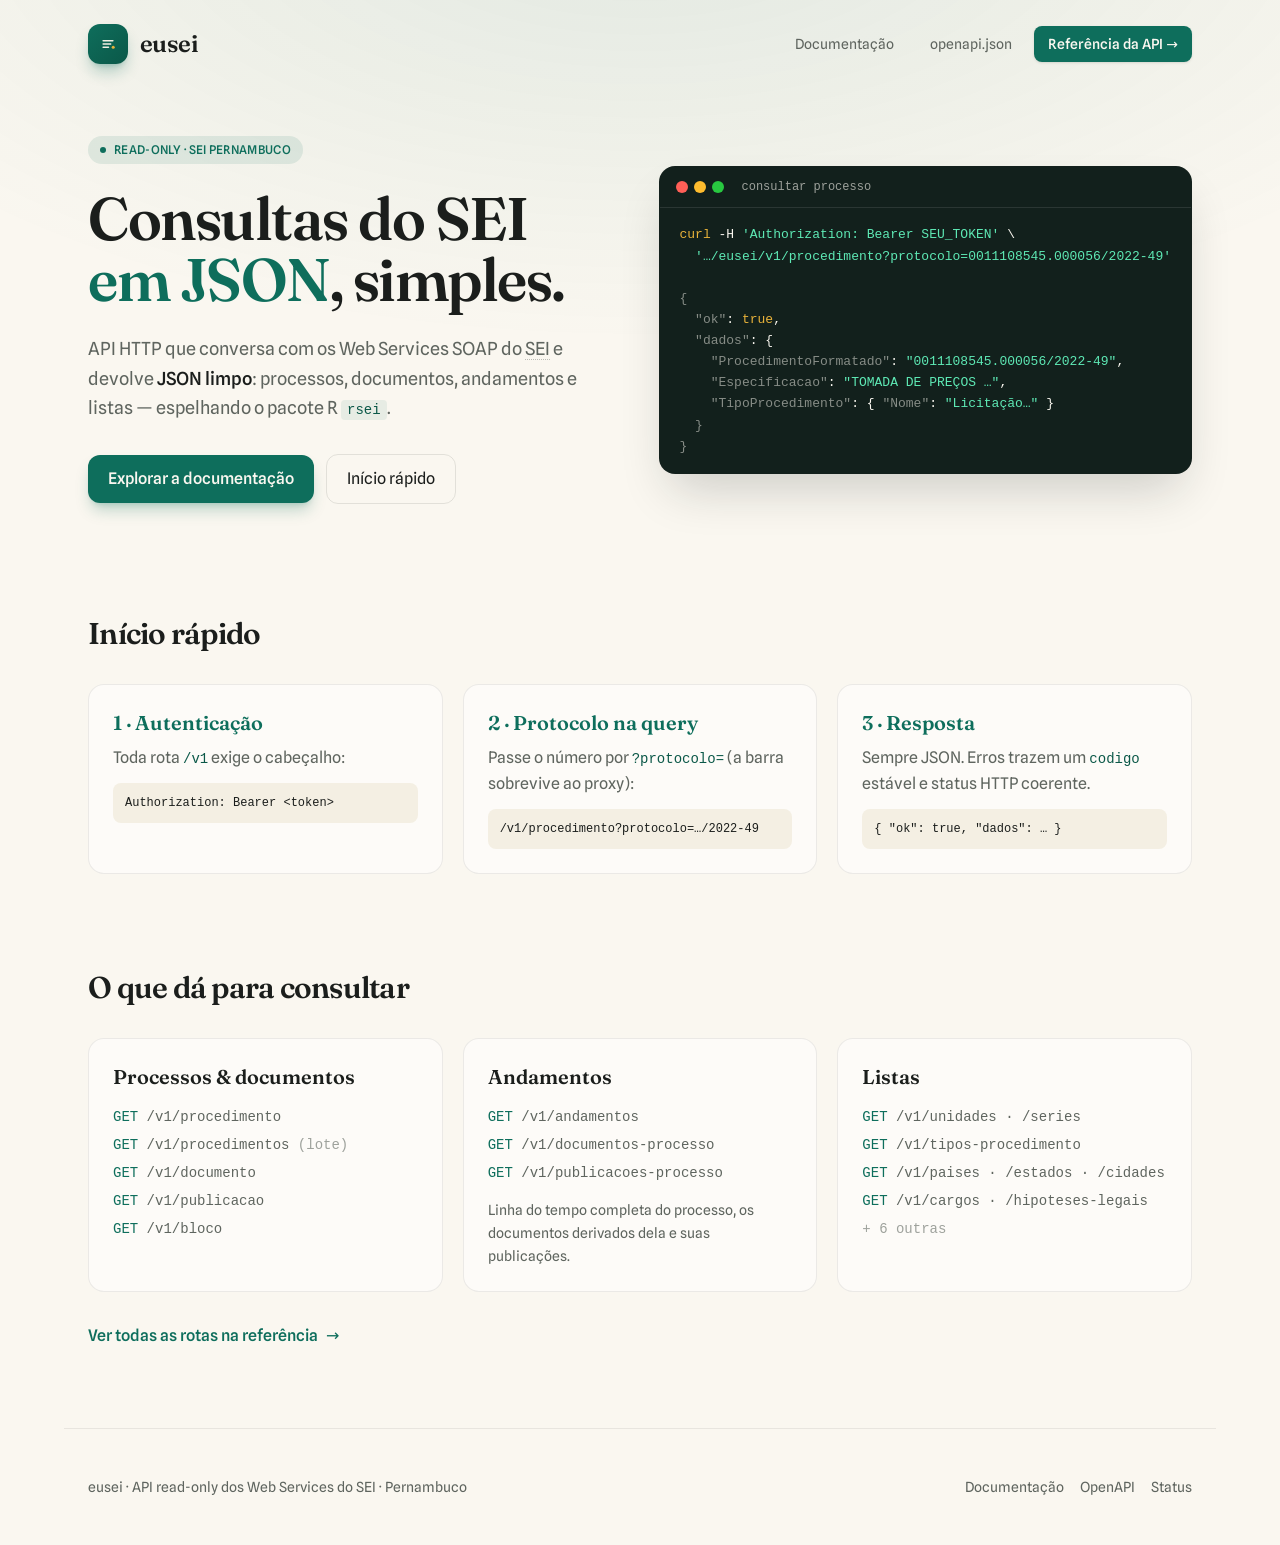
==== static/index.html @ 9095731b "eusei v0.1.0 — API JSON read-only dos Web Services do SEI Serviço Rust/axum que traduz os Web Servic" ====
<!doctype html>
<html lang="pt-br">
<head>
  <meta charset="utf-8"/>
  <meta name="viewport" content="width=device-width, initial-scale=1"/>
  <title>eusei — API dos Web Services do SEI · Pernambuco</title>
  <meta name="description" content="API HTTP/JSON read-only sobre os Web Services do SEI (Sistema Eletrônico de Informações) de Pernambuco."/>
  <link rel="stylesheet" href="tailwind.css"/>
  <link rel="icon" href="[data-uri]"/>
  <style>
    @font-face { font-family:'Fraunces'; src:url('fraunces.woff2') format('woff2'); font-weight:300 700; font-display:swap; }
    @font-face { font-family:'Spline Sans'; src:url('splinesans.woff2') format('woff2'); font-weight:300 700; font-display:swap; }
    /* atmosfera: leve grão + brilho superior */
    body::before{content:"";position:fixed;inset:0;pointer-events:none;z-index:0;
      background:radial-gradient(120% 80% at 50% -10%, rgba(14,110,92,.10), transparent 60%);}
    @keyframes fadeUp{from{opacity:0;transform:translateY(14px)}to{opacity:1;transform:none}}
    .reveal{opacity:0;animation:fadeUp .7s cubic-bezier(.2,.7,.2,1) forwards}
    ::selection{background:rgba(14,110,92,.18)}
  </style>
</head>
<body class="min-h-screen bg-paper text-ink font-sans antialiased selection:bg-pine/15">
  <div class="relative z-10">

    <!-- topo -->
    <header class="mx-auto max-w-6xl px-6 py-6 flex items-center justify-between">
      <a href="./" class="flex items-center gap-3">
        <span class="grid place-items-center w-10 h-10 rounded-xl bg-gradient-to-br from-pine to-pine-deep shadow-lg shadow-pine/30">
          <svg viewBox="0 0 44 44" class="w-6 h-6" fill="none" aria-hidden="true">
            <g stroke="#F4EFE3" stroke-width="2.6" stroke-linecap="round"><path d="M13 16H31"/><path d="M13 22H27"/><path d="M13 28H23"/></g>
            <circle cx="31.5" cy="28" r="2.8" fill="#E8B23A"/>
          </svg>
        </span>
        <span class="font-display text-2xl font-semibold tracking-tight">eusei</span>
      </a>
      <nav class="flex items-center gap-2 text-sm">
        <a href="__docs__" class="px-3.5 py-2 rounded-lg text-muted hover:text-ink hover:bg-paper-2 transition">Documentação</a>
        <a href="openapi.json" class="px-3.5 py-2 rounded-lg text-muted hover:text-ink hover:bg-paper-2 transition">openapi.json</a>
        <a href="__docs__" class="px-3.5 py-2 rounded-lg bg-pine text-paper font-medium shadow-sm hover:bg-pine-deep transition">Referência da API →</a>
      </nav>
    </header>

    <!-- hero -->
    <section class="mx-auto max-w-6xl px-6 pt-12 pb-16 grid lg:grid-cols-[1.1fr_.9fr] gap-12 items-center">
      <div class="reveal" style="animation-delay:.05s">
        <span class="inline-flex items-center gap-2 text-xs font-medium tracking-wide uppercase text-pine bg-pine/10 px-3 py-1.5 rounded-full">
          <span class="w-1.5 h-1.5 rounded-full bg-pine"></span> read-only · SEI Pernambuco
        </span>
        <h1 class="font-display font-semibold tracking-tight text-5xl sm:text-6xl leading-[1.02] mt-6">
          Consultas do SEI<br/><span class="text-pine">em JSON</span>, simples.
        </h1>
        <p class="text-lg text-muted leading-relaxed mt-6 max-w-xl">
          API HTTP que conversa com os Web Services SOAP do <abbr title="Sistema Eletrônico de Informações" class="no-underline border-b border-dotted border-muted/40">SEI</abbr>
          e devolve <span class="text-ink font-medium">JSON limpo</span>: processos, documentos, andamentos e listas — espelhando o pacote R <code class="font-mono text-sm text-pine-deep bg-pine/8 px-1.5 py-0.5 rounded">rsei</code>.
        </p>
        <div class="flex flex-wrap items-center gap-3 mt-8">
          <a href="__docs__" class="px-5 py-3 rounded-xl bg-pine text-paper font-medium shadow-lg shadow-pine/25 hover:bg-pine-deep hover:-translate-y-0.5 transition">Explorar a documentação</a>
          <a href="#inicio" class="px-5 py-3 rounded-xl border border-ink/10 hover:border-ink/25 hover:bg-paper-2 transition">Início rápido</a>
        </div>
      </div>

      <!-- cartão de exemplo -->
      <div class="reveal" style="animation-delay:.18s">
        <div class="rounded-2xl border border-ink/8 bg-pine-ink text-paper shadow-2xl shadow-pine-ink/20 overflow-hidden">
          <div class="flex items-center gap-1.5 px-4 py-3 border-b border-white/10">
            <span class="w-3 h-3 rounded-full bg-[#ff5f57]"></span>
            <span class="w-3 h-3 rounded-full bg-[#febc2e]"></span>
            <span class="w-3 h-3 rounded-full bg-[#28c840]"></span>
            <span class="ml-3 text-xs text-paper/60 font-mono">consultar processo</span>
          </div>
          <pre class="px-5 py-4 text-[13px] leading-relaxed font-mono overflow-x-auto"><span class="text-gold">curl</span> -H <span class="text-emerald-300">'Authorization: Bearer SEU_TOKEN'</span> \
  <span class="text-emerald-300">'…/eusei/v1/procedimento?protocolo=0011108545.000056/2022-49'</span>

<span class="text-paper/50">{</span>
  <span class="text-paper/50">"ok"</span>: <span class="text-gold">true</span>,
  <span class="text-paper/50">"dados"</span>: {
    <span class="text-paper/50">"ProcedimentoFormatado"</span>: <span class="text-emerald-300">"0011108545.000056/2022-49"</span>,
    <span class="text-paper/50">"Especificacao"</span>: <span class="text-emerald-300">"TOMADA DE PREÇOS …"</span>,
    <span class="text-paper/50">"TipoProcedimento"</span>: { <span class="text-paper/50">"Nome"</span>: <span class="text-emerald-300">"Licitação…"</span> }
  <span class="text-paper/50">}</span>
<span class="text-paper/50">}</span></pre>
        </div>
      </div>
    </section>

    <!-- início rápido -->
    <section id="inicio" class="mx-auto max-w-6xl px-6 py-12 scroll-mt-20">
      <h2 class="font-display text-3xl font-semibold tracking-tight">Início rápido</h2>
      <div class="grid md:grid-cols-3 gap-5 mt-8">
        <div class="rounded-2xl border border-ink/8 bg-white/50 p-6">
          <div class="font-display text-pine text-xl font-semibold">1 · Autenticação</div>
          <p class="text-muted mt-2 leading-relaxed">Toda rota <code class="font-mono text-sm text-pine-deep">/v1</code> exige o cabeçalho:</p>
          <pre class="mt-3 text-xs font-mono bg-paper-2 rounded-lg p-3 overflow-x-auto">Authorization: Bearer &lt;token&gt;</pre>
        </div>
        <div class="rounded-2xl border border-ink/8 bg-white/50 p-6">
          <div class="font-display text-pine text-xl font-semibold">2 · Protocolo na query</div>
          <p class="text-muted mt-2 leading-relaxed">Passe o número por <code class="font-mono text-sm text-pine-deep">?protocolo=</code> (a barra sobrevive ao proxy):</p>
          <pre class="mt-3 text-xs font-mono bg-paper-2 rounded-lg p-3 overflow-x-auto">/v1/procedimento?protocolo=…/2022-49</pre>
        </div>
        <div class="rounded-2xl border border-ink/8 bg-white/50 p-6">
          <div class="font-display text-pine text-xl font-semibold">3 · Resposta</div>
          <p class="text-muted mt-2 leading-relaxed">Sempre JSON. Erros trazem um <code class="font-mono text-sm text-pine-deep">codigo</code> estável e status HTTP coerente.</p>
          <pre class="mt-3 text-xs font-mono bg-paper-2 rounded-lg p-3 overflow-x-auto">{ "ok": true, "dados": … }</pre>
        </div>
      </div>
    </section>

    <!-- grupos de endpoints -->
    <section class="mx-auto max-w-6xl px-6 py-12">
      <h2 class="font-display text-3xl font-semibold tracking-tight">O que dá para consultar</h2>
      <div class="grid md:grid-cols-3 gap-5 mt-8">
        <div class="rounded-2xl border border-ink/8 bg-white/50 p-6 hover:border-pine/30 hover:shadow-lg hover:shadow-pine/5 transition">
          <h3 class="font-display text-xl font-semibold">Processos & documentos</h3>
          <ul class="mt-4 space-y-2 font-mono text-sm text-muted">
            <li><span class="text-pine">GET</span> /v1/procedimento</li>
            <li><span class="text-pine">GET</span> /v1/procedimentos <span class="text-muted/60">(lote)</span></li>
            <li><span class="text-pine">GET</span> /v1/documento</li>
            <li><span class="text-pine">GET</span> /v1/publicacao</li>
            <li><span class="text-pine">GET</span> /v1/bloco</li>
          </ul>
        </div>
        <div class="rounded-2xl border border-ink/8 bg-white/50 p-6 hover:border-pine/30 hover:shadow-lg hover:shadow-pine/5 transition">
          <h3 class="font-display text-xl font-semibold">Andamentos</h3>
          <ul class="mt-4 space-y-2 font-mono text-sm text-muted">
            <li><span class="text-pine">GET</span> /v1/andamentos</li>
            <li><span class="text-pine">GET</span> /v1/documentos-processo</li>
            <li><span class="text-pine">GET</span> /v1/publicacoes-processo</li>
          </ul>
          <p class="text-sm text-muted mt-4 leading-relaxed font-sans">Linha do tempo completa do processo, os documentos derivados dela e suas publicações.</p>
        </div>
        <div class="rounded-2xl border border-ink/8 bg-white/50 p-6 hover:border-pine/30 hover:shadow-lg hover:shadow-pine/5 transition">
          <h3 class="font-display text-xl font-semibold">Listas</h3>
          <ul class="mt-4 space-y-2 font-mono text-sm text-muted">
            <li><span class="text-pine">GET</span> /v1/unidades · /series</li>
            <li><span class="text-pine">GET</span> /v1/tipos-procedimento</li>
            <li><span class="text-pine">GET</span> /v1/paises · /estados · /cidades</li>
            <li><span class="text-pine">GET</span> /v1/cargos · /hipoteses-legais</li>
            <li><span class="text-muted/60">+ 6 outras</span></li>
          </ul>
        </div>
      </div>
      <div class="mt-8">
        <a href="__docs__" class="inline-flex items-center gap-2 text-pine font-medium hover:gap-3 transition-all">Ver todas as rotas na referência <span aria-hidden="true">→</span></a>
      </div>
    </section>

    <!-- rodapé -->
    <footer class="mx-auto max-w-6xl px-6 py-12 mt-8 border-t border-ink/8">
      <div class="flex flex-col sm:flex-row items-start sm:items-center justify-between gap-4 text-sm text-muted">
        <p>eusei · API read-only dos Web Services do SEI · Pernambuco</p>
        <div class="flex items-center gap-4">
          <a href="__docs__" class="hover:text-ink transition">Documentação</a>
          <a href="openapi.json" class="hover:text-ink transition">OpenAPI</a>
          <a href="health" class="hover:text-ink transition">Status</a>
        </div>
      </div>
    </footer>

  </div>
</body>
</html>
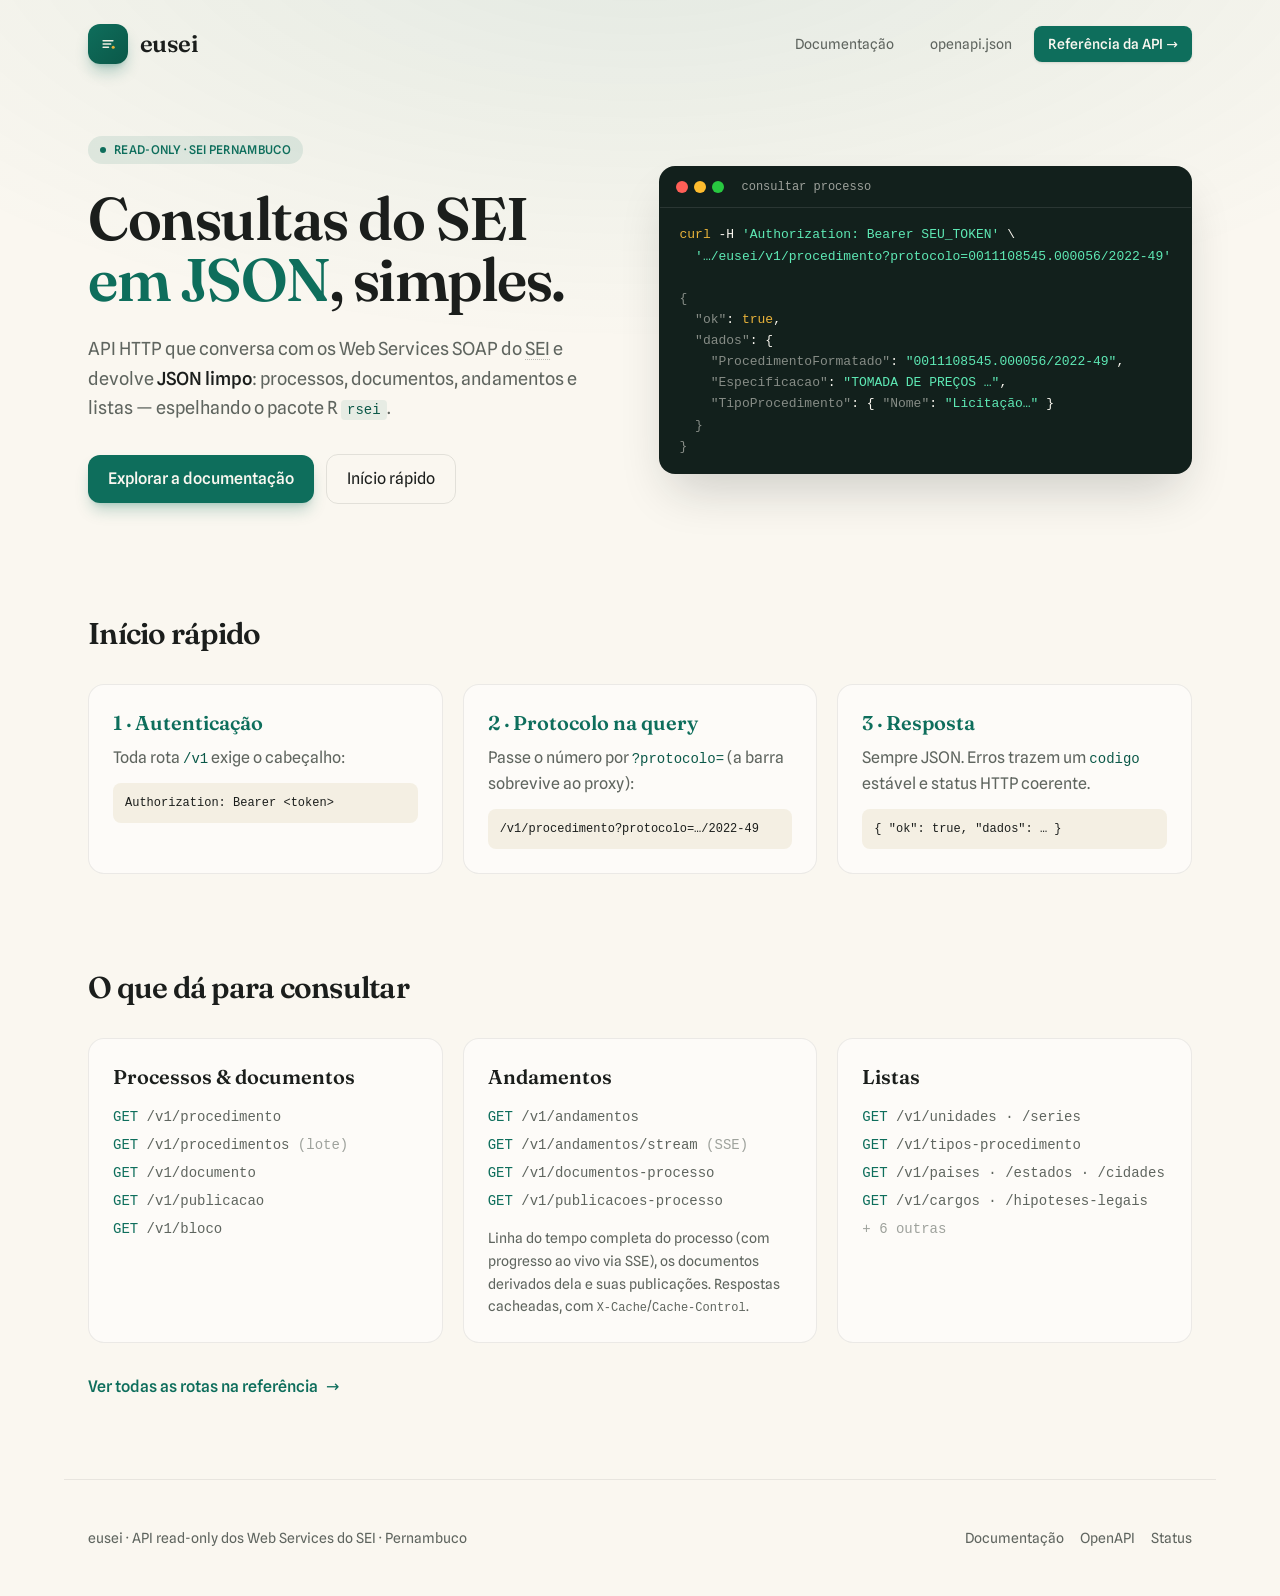
==== commit 805c6c86: "release: v0.5.5 (docs/landing atualizados + script de deploy versionado) Bump em Cargo.toml, Cargo.l" ====
--- a/static/index.html
+++ b/static/index.html
@@ -122,10 +122,11 @@
           <h3 class="font-display text-xl font-semibold">Andamentos</h3>
           <ul class="mt-4 space-y-2 font-mono text-sm text-muted">
             <li><span class="text-pine">GET</span> /v1/andamentos</li>
+            <li><span class="text-pine">GET</span> /v1/andamentos/stream <span class="text-muted/60">(SSE)</span></li>
             <li><span class="text-pine">GET</span> /v1/documentos-processo</li>
             <li><span class="text-pine">GET</span> /v1/publicacoes-processo</li>
           </ul>
-          <p class="text-sm text-muted mt-4 leading-relaxed font-sans">Linha do tempo completa do processo, os documentos derivados dela e suas publicações.</p>
+          <p class="text-sm text-muted mt-4 leading-relaxed font-sans">Linha do tempo completa do processo (com progresso ao vivo via SSE), os documentos derivados dela e suas publicações. Respostas cacheadas, com <span class="font-mono text-xs">X-Cache</span>/<span class="font-mono text-xs">Cache-Control</span>.</p>
         </div>
         <div class="rounded-2xl border border-ink/8 bg-white/50 p-6 hover:border-pine/30 hover:shadow-lg hover:shadow-pine/5 transition">
           <h3 class="font-display text-xl font-semibold">Listas</h3>
